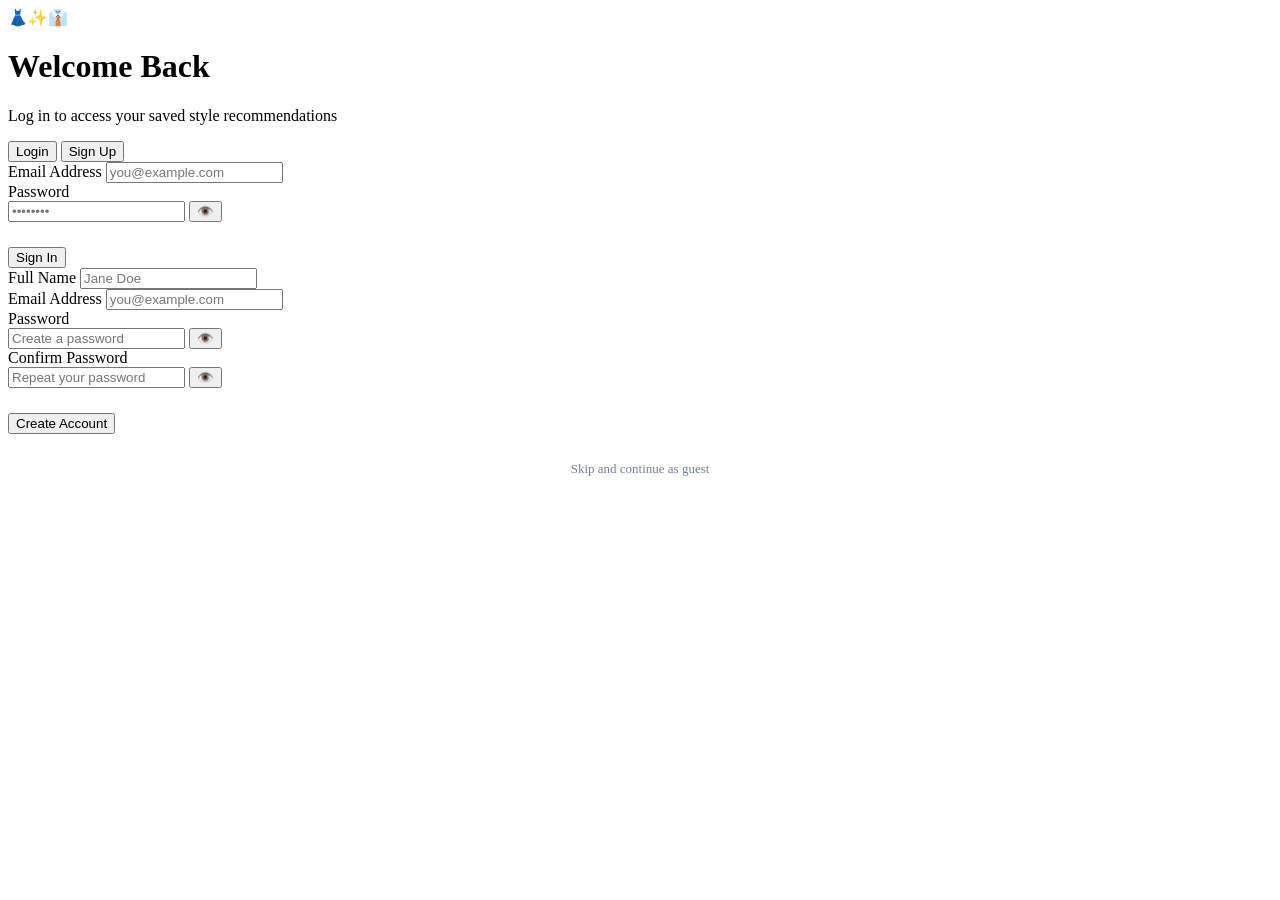
==== login.html @ a4454dd1 "Add login and signup HTML structure" ====
<!DOCTYPE html>
<html lang="en">
<head>
    <meta charset="UTF-8">
    <meta name="viewport" content="width=device-width, initial-scale=1.0">
    <title>Login - AI Style Analyzer</title>
    <link href="https://fonts.googleapis.com/css2?family=Poppins:wght@300;400;500;600;700&display=swap" rel="stylesheet">
    <link rel="stylesheet" href="style.css">
</head>
<body>

    <div class="container">
        <header>
            <div class="logo-icon">👗✨👔</div>
            <h1>Welcome Back</h1>
            <p>Log in to access your saved style recommendations</p>
        </header>

        <!-- Dynamic Alert Box -->
        <div id="alert-message" class="alert-box"></div>

        <div class="auth-toggle">
            <button class="auth-tab active" id="tab-login">Login</button>
            <button class="auth-tab" id="tab-signup">Sign Up</button>
        </div>

        <!-- Login Form -->
        <form id="login-form">
            <div class="form-group">
                <label for="login-email">Email Address</label>
                <input type="email" id="login-email" placeholder="you@example.com" required>
            </div>
            
            <div class="form-group">
                <label for="login-password">Password</label>
                <div class="password-wrapper">
                    <input type="password" id="login-password" placeholder="••••••••" required>
                    <button type="button" class="toggle-password" onclick="togglePasswordVisibility('login-password')">👁️</button>
                </div>
            </div>

            <button type="submit" class="submit-btn" style="margin-top: 25px;">Sign In</button>
        </form>

        <!-- Signup Form (Hidden by default) -->
        <form id="signup-form" class="hidden">
            <div class="form-group">
                <label for="signup-name">Full Name</label>
                <input type="text" id="signup-name" placeholder="Jane Doe" required>
            </div>

            <div class="form-group">
                <label for="signup-email">Email Address</label>
                <input type="email" id="signup-email" placeholder="you@example.com" required>
            </div>
            
            <div class="form-group">
                <label for="signup-password">Password</label>
                <div class="password-wrapper">
                    <input type="password" id="signup-password" placeholder="Create a password" required>
                    <button type="button" class="toggle-password" onclick="togglePasswordVisibility('signup-password')">👁️</button>
                </div>
            </div>

            <div class="form-group">
                <label for="signup-confirm-password">Confirm Password</label>
                <div class="password-wrapper">
                    <input type="password" id="signup-confirm-password" placeholder="Repeat your password" required>
                    <button type="button" class="toggle-password" onclick="togglePasswordVisibility('signup-confirm-password')">👁️</button>
                </div>
            </div>

            <button type="submit" class="submit-btn" style="margin-top: 25px;">Create Account</button>
        </form>

        <div style="text-align: center; margin-top: 25px;">
            <a href="index.html" style="font-size: 13px; color: #718096; text-decoration: none;">Skip and continue as guest</a>
        </div>
    </div>

    <!-- JavaScript Authentication Logic -->
    <script>
        const tabLogin = document.getElementById('tab-login');
        const tabSignup = document.getElementById('tab-signup');
        const loginForm = document.getElementById('login-form');
        const signupForm = document.getElementById('signup-form');
        const headerTitle = document.querySelector('header h1');
        const headerP = document.querySelector('header p');
        const alertBox = document.getElementById('alert-message');

        // Toggle UI
        function switchTab(isLogin) {
            alertBox.style.display = 'none'; // Clear alerts on switch
            if (isLogin) {
                tabLogin.classList.add('active');
                tabSignup.classList.remove('active');
                loginForm.classList.remove('hidden');
                signupForm.classList.add('hidden');
                headerTitle.textContent = "Welcome Back";
                headerP.textContent = "Log in to access your saved style recommendations";
            } else {
                tabSignup.classList.add('active');
                tabLogin.classList.remove('active');
                signupForm.classList.remove('hidden');
                loginForm.classList.add('hidden');
                headerTitle.textContent = "Create an Account";
                headerP.textContent = "Join us to discover your perfect color palette";
            }
        }

        tabLogin.addEventListener('click', () => switchTab(true));
        tabSignup.addEventListener('click', () => switchTab(false));

        // Display Alerts
        function showAlert(message, type) {
            alertBox.textContent = message;
            alertBox.className = `alert-box alert-${type}`;
            alertBox.style.display = 'block';
            setTimeout(() => { alertBox.style.display = 'none'; }, 5000);
        }

        // Toggle Password Visibility
        function togglePasswordVisibility(inputId) {
            const input = document.getElementById(inputId);
            if (input.type === "password") {
                input.type = "text";
            } else {
                input.type = "password";
            }
        }

        // INIT: Create the database array in localStorage if it doesn't exist
        if (!localStorage.getItem('usersDB')) {
            localStorage.setItem('usersDB', JSON.stringify([]));
        }

        // --- SIGNUP LOGIC ---
        signupForm.addEventListener('submit', (e) => {
            e.preventDefault();
            
            const name = document.getElementById('signup-name').value.trim();
            const email = document.getElementById('signup-email').value.trim();
            const pass = document.getElementById('signup-password').value;
            const confirmPass = document.getElementById('signup-confirm-password').value;

            // Simple validation
            if (!name || !email || !pass || !confirmPass) {
                showAlert("Please fill in all fields.", "error");
                return;
            }

            if (pass !== confirmPass) {
                showAlert("Passwords do not match!", "error");
                return;
            }

            // Retrieve Users DB
            const users = JSON.parse(localStorage.getItem('usersDB'));

            // Check if email already exists
            const userExists = users.find(u => u.email === email);
            if (userExists) {
                showAlert("An account with this email already exists! Please log in.", "error");
                return;
            }

            // Save new user
            users.push({ name: name, email: email, password: pass });
            localStorage.setItem('usersDB', JSON.stringify(users));

            // Success
            signupForm.reset();
            showAlert("Account created successfully! Please log in.", "success");
            switchTab(true); // Auto switch to login
        });

        // --- LOGIN LOGIC ---
        loginForm.addEventListener('submit', (e) => {
            e.preventDefault();
            
            const email = document.getElementById('login-email').value.trim();
            const pass = document.getElementById('login-password').value;

            if (!email || !pass) {
                showAlert("Please enter both email and password.", "error");
                return;
            }

            // Retrieve Users DB
            const users = JSON.parse(localStorage.getItem('usersDB'));

            // Find user
            const user = users.find(u => u.email === email);

            if (!user) {
                showAlert("User does not exist. Please sign up first.", "error");
                return;
            }

            if (user.password !== pass) {
                showAlert("Incorrect password. Please try again.", "error");
                return;
            }

            // Login Success
            showAlert(`Welcome back, ${user.name}! Redirecting...`, "success");
            
            // Redirect after a brief moment
            setTimeout(() => {
                // In a real app we'd set a session token here
                localStorage.setItem('currentUser', JSON.stringify(user));
                window.location.href = 'index.html';
            }, 1000);
        });
    </script>
</body>
</html>
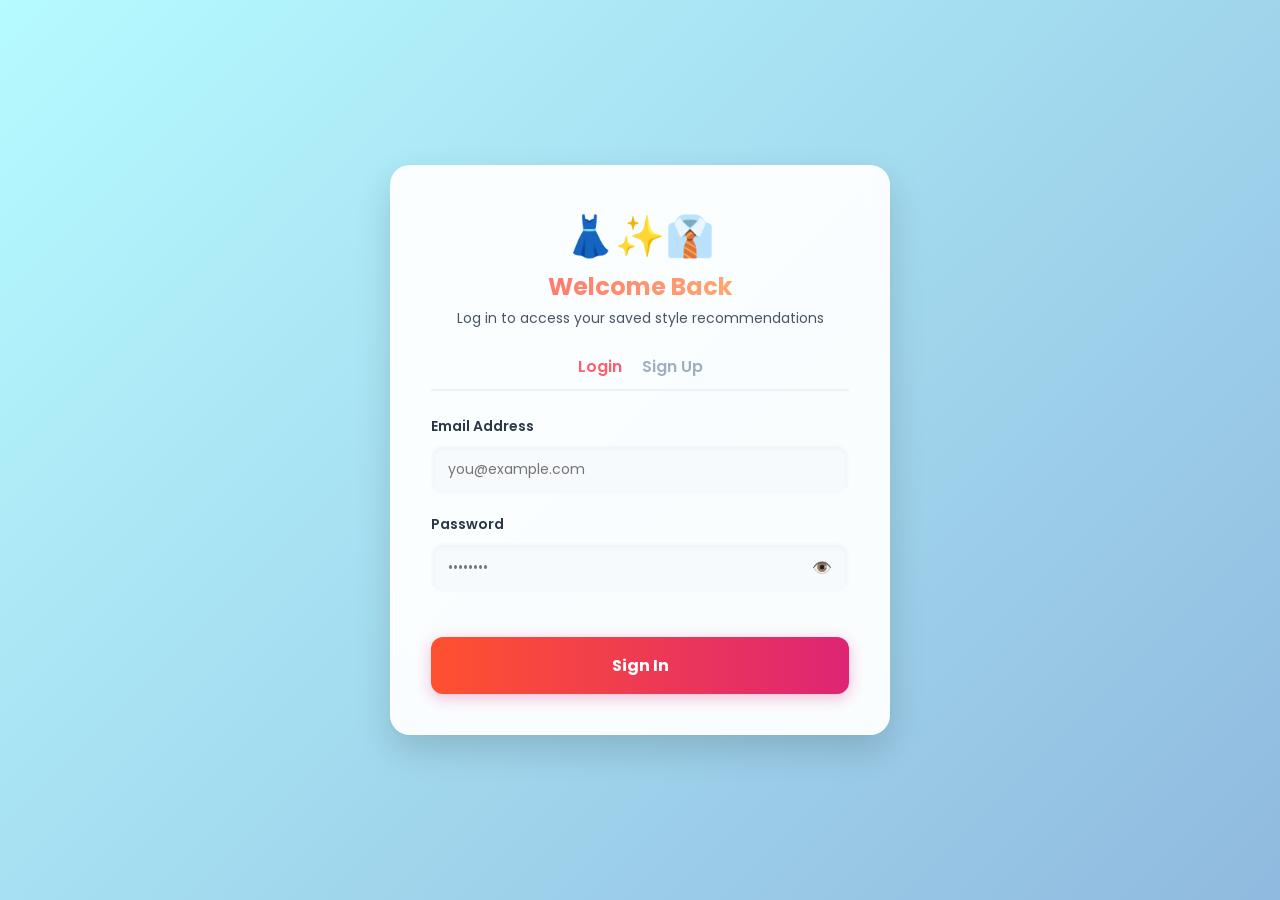
==== commit 2c845db0: "Update and rename index.html to login.html" ====
--- a/login.html
+++ b/login.html
@@ -6,6 +6,12 @@
     <title>Login - AI Style Analyzer</title>
     <link href="https://fonts.googleapis.com/css2?family=Poppins:wght@300;400;500;600;700&display=swap" rel="stylesheet">
     <link rel="stylesheet" href="style.css">
+    <script>
+        // Redirect to index if already logged in
+        if (localStorage.getItem('currentUser')) {
+            window.location.href = 'index.html';
+        }
+    </script>
 </head>
 <body>
 
@@ -73,9 +79,7 @@
             <button type="submit" class="submit-btn" style="margin-top: 25px;">Create Account</button>
         </form>
 
-        <div style="text-align: center; margin-top: 25px;">
-            <a href="index.html" style="font-size: 13px; color: #718096; text-decoration: none;">Skip and continue as guest</a>
-        </div>
+
     </div>
 
     <!-- JavaScript Authentication Logic -->
--- a/style.css
+++ b/style.css
@@ -0,0 +1,242 @@
+* {
+    margin: 0;
+    padding: 0;
+    box-sizing: border-box;
+    font-family: 'Poppins', sans-serif;
+}
+
+body {
+    background: linear-gradient(-45deg, #FFC371, #FF5F6D, #83a4d4, #b6fbff);
+    background-size: 400% 400%;
+    animation: gradientBG 15s ease infinite;
+    color: #2d3748;
+    display: flex;
+    justify-content: center;
+    align-items: center;
+    min-height: 100vh;
+    padding: 40px 20px;
+}
+
+@keyframes gradientBG {
+    0% { background-position: 0% 50%; }
+    50% { background-position: 100% 50%; }
+    100% { background-position: 0% 50%; }
+}
+
+@keyframes fadeIn {
+    from { opacity: 0; transform: translateY(-10px); }
+    to { opacity: 1; transform: translateY(0); }
+}
+
+.container {
+    background: rgba(255, 255, 255, 0.95);
+    backdrop-filter: blur(12px);
+    -webkit-backdrop-filter: blur(12px);
+    border: 1px solid rgba(255, 255, 255, 0.4);
+    padding: 40px;
+    border-radius: 20px;
+    box-shadow: 0 15px 35px rgba(0, 0, 0, 0.15);
+    width: 100%;
+    max-width: 500px;
+}
+
+header {
+    text-align: center;
+    margin-bottom: 25px;
+}
+
+.logo-icon {
+    font-size: 40px;
+    margin-bottom: 5px;
+}
+
+header h1 {
+    font-size: 24px;
+    font-weight: 700;
+    background: linear-gradient(to right, #FF5F6D, #FFC371);
+    -webkit-background-clip: text;
+    background-clip: text;
+    -webkit-text-fill-color: transparent;
+    margin-bottom: 5px;
+    line-height: 1.3;
+}
+
+header p {
+    font-size: 14px;
+    color: #4a5568;
+}
+
+/* Auth specific styles */
+.auth-toggle {
+    display: flex;
+    justify-content: center;
+    gap: 20px;
+    margin-bottom: 25px;
+    border-bottom: 2px solid #edf2f7;
+    padding-bottom: 10px;
+}
+
+.auth-tab {
+    font-size: 16px;
+    font-weight: 600;
+    color: #a0aec0;
+    cursor: pointer;
+    background: none;
+    border: none;
+    transition: color 0.2s;
+}
+
+.auth-tab.active {
+    color: #FF5F6D;
+}
+
+/* Alert Messages */
+.alert-box {
+    padding: 12px 15px;
+    border-radius: 8px;
+    font-size: 13px;
+    font-weight: 500;
+    margin-bottom: 20px;
+    display: none;
+    animation: fadeIn 0.3s ease;
+    text-align: center;
+}
+
+.alert-error {
+    background: #fed7d7;
+    color: #c53030;
+    border: 1px solid #feb2b2;
+}
+
+.alert-success {
+    background: #c6f6d5;
+    color: #2f855a;
+    border: 1px solid #9ae6b4;
+}
+
+.form-row {
+    display: flex;
+    gap: 15px;
+}
+.half-width { flex: 1; }
+.form-group { margin-bottom: 20px; }
+
+.form-group label {
+    display: flex;
+    justify-content: space-between;
+    align-items: center;
+    font-size: 14px;
+    font-weight: 600;
+    margin-bottom: 8px;
+    color: #2d3748;
+}
+
+.badge-optional {
+    background: #e2e8f0;
+    color: #718096;
+    font-size: 11px;
+    padding: 2px 8px;
+    border-radius: 12px;
+}
+
+/* Inputs */
+.form-group input[type="text"],
+.form-group input[type="password"],
+.form-group input[type="email"],
+.form-group select {
+    width: 100%;
+    padding: 12px 15px;
+    border: 2px solid transparent;
+    border-radius: 12px;
+    font-size: 14px;
+    color: #4a5568;
+    background: #f7fafc;
+    transition: all 0.3s ease;
+    box-shadow: inset 0 2px 4px rgba(0,0,0,0.03);
+}
+
+.form-group input[type="text"]:focus,
+.form-group input[type="password"]:focus,
+.form-group input[type="email"]:focus,
+.form-group select:focus {
+    outline: none;
+    border-color: #FF5F6D;
+    background: #fff;
+    box-shadow: 0 0 0 4px rgba(255, 95, 109, 0.15);
+}
+
+/* Password Wrapper & Visibility Toggle */
+.password-wrapper {
+    position: relative;
+    width: 100%;
+}
+
+.password-wrapper input {
+    padding-right: 45px !important;
+}
+
+.toggle-password {
+    position: absolute;
+    right: 12px;
+    top: 50%;
+    transform: translateY(-50%);
+    cursor: pointer;
+    color: #a0aec0;
+    background: none;
+    border: none;
+    font-size: 16px;
+    padding: 5px;
+    transition: color 0.2s;
+}
+
+.toggle-password:hover {
+    color: #4a5568;
+}
+
+.image-upload-section {
+    background: #fdfdfd;
+    padding: 20px;
+    border-radius: 15px;
+    border: 2px dashed #cbd5e0;
+    text-align: center;
+    transition: all 0.3s ease;
+}
+
+.image-upload-section:hover {
+    border-color: #FF5F6D;
+}
+
+.upload-options { display: flex; gap: 15px; justify-content: center; align-items: center; margin-top: 10px; }
+.upload-btn-wrapper { position: relative; overflow: hidden; display: inline-block; }
+.upload-btn-wrapper input[type=file] { font-size: 100px; position: absolute; left: 0; top: 0; opacity: 0; cursor: pointer; height: 100%; }
+
+.btn-secondary {
+    background: #edf2f7; color: #4a5568; padding: 10px 15px; border-radius: 10px; border: none; font-weight: 600; font-size: 13px; cursor: pointer; transition: 0.2s;
+}
+.btn-secondary:hover { background: #e2e8f0; transform: translateY(-2px); color: #FF5F6D; }
+
+.hidden { display: none !important; }
+.or-divider { font-size: 12px; color: #a0aec0; font-weight: 600; }
+
+#camera-container, #image-preview-container, #skin-camera-container, #skin-preview-container {
+    margin-top: 15px; display: flex; flex-direction: column; align-items: center; gap: 10px;
+}
+video, img { border-radius: 12px; max-width: 250px; box-shadow: 0 5px 15px rgba(0,0,0,0.1); }
+
+.btn-action { background: #48bb78; color: white; padding: 8px 16px; border: none; border-radius: 8px; font-weight: 600; cursor: pointer; transition: 0.2s; }
+.btn-action:hover { background: #38a169; }
+
+.btn-text { background: none; border: none; color: #e53e3e; font-size: 13px; font-weight: 600; text-decoration: underline; cursor: pointer; }
+
+.submit-btn {
+    width: 100%; padding: 16px; font-size: 16px; font-weight: 700; color: #fff;
+    background-image: linear-gradient(to right, #FF512F 0%, #DD2476 51%, #FF512F 100%);
+    background-size: 200% auto; border: none; border-radius: 12px; cursor: pointer; transition: 0.5s; box-shadow: 0 4px 15px rgba(221, 36, 118, 0.3); margin-top: 15px;
+}
+.submit-btn:hover { background-position: right center; box-shadow: 0 6px 20px rgba(221, 36, 118, 0.4); transform: translateY(-2px); }
+.submit-btn:active { transform: translateY(1px); }
+
+@media (max-width: 500px) {
+    .container { padding: 30px 20px; }
+    .form-row { flex-direction: column; gap: 0; }
+}
